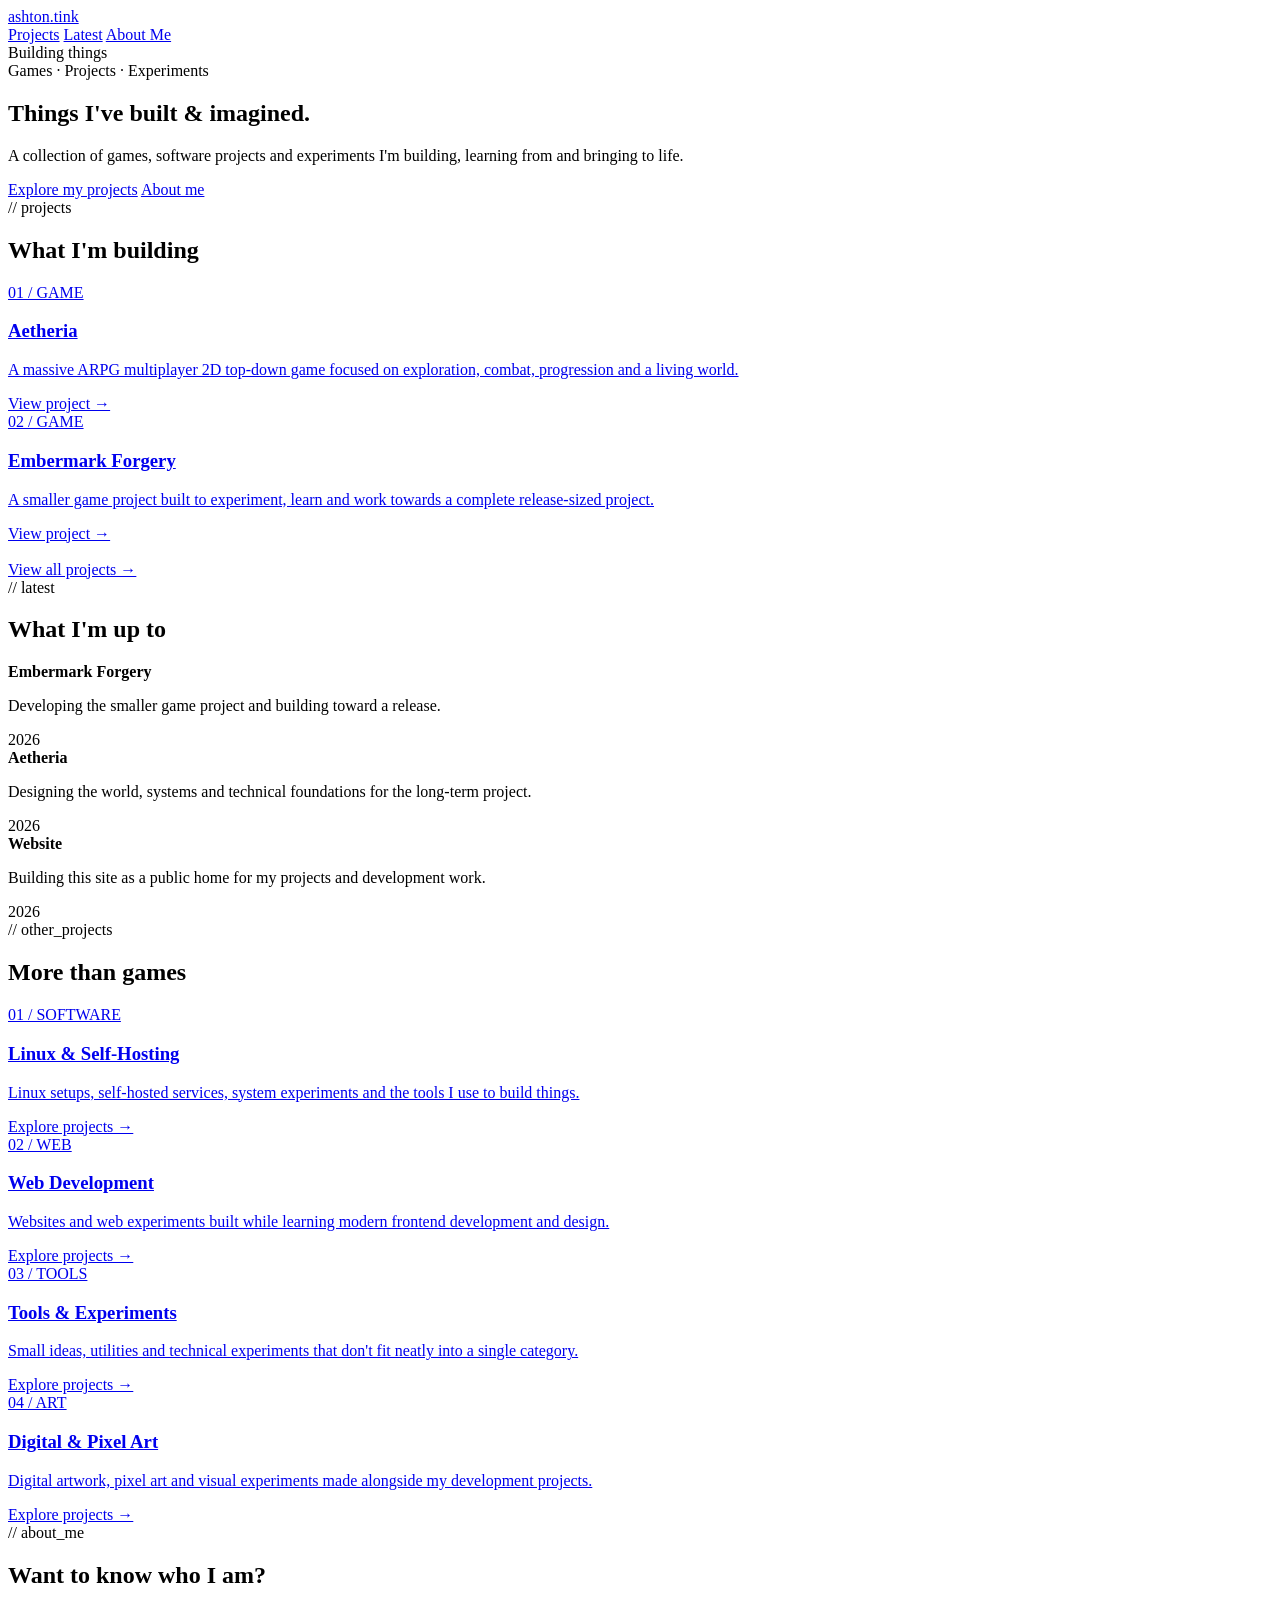
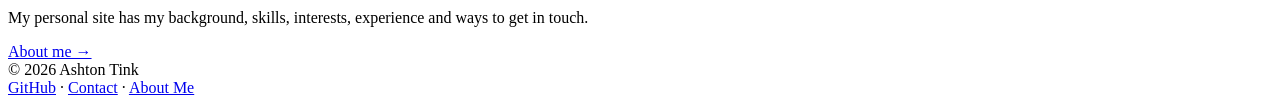
==== index.html @ e120e79a "Add files via upload" ====
<!DOCTYPE html>
<html lang="en">
<head>
    <meta charset="UTF-8">
    <meta name="viewport" content="width=device-width, initial-scale=1.0">
    <title>Ashton Tink — Games, Projects & Experiments</title>
    <meta name="description" content="Games, projects and experiments by Ashton Tink.">
    <link rel="canonical" href="https://www.ashtontink.com/">
    <link rel="preconnect" href="https://fonts.googleapis.com">
    <link rel="preconnect" href="https://fonts.gstatic.com" crossorigin>
    <link href="https://fonts.googleapis.com/css2?family=Inter:wght@400;500;600;700;800&family=JetBrains+Mono:wght@400;500;600&display=swap" rel="stylesheet">
    <link rel="stylesheet" href="/css/style.css">
</head>
<body>
    <div class="background-glow"></div>
    <nav class="navbar">
        <a class="logo" href="/">ashton<span>.tink</span></a>
        <div class="nav-links">
            <a href="/projects/">Projects</a>
            <a href="#latest">Latest</a>
            <a href="https://me.ashtontink.com">About Me</a>
        </div>
    </nav>

    <main class="container">
        <section class="hero">
            <div class="hero-content">
                <div class="status"><span class="status-dot"></span>Building things</div>
                <div class="hero-subtitle">Games · Projects · Experiments</div>
                <h1>Things I've <span>built &amp; imagined.</span></h1>
                <p class="hero-description">A collection of games, software projects and experiments I'm building, learning from and bringing to life.</p>
                <div class="hero-actions">
                    <a class="button primary" href="/projects/">Explore my projects</a>
                    <a class="button secondary" href="https://me.ashtontink.com">About me</a>
                </div>
            </div>
        </section>

        <section class="section" id="projects">
            <div class="section-heading"><div class="section-label">// projects</div><h2>What I'm building</h2></div>
            <div class="game-grid">
                <a class="card game-card" href="/projects/aetheria/">
                    <div class="card-number">01 / GAME</div>
                    <h3>Aetheria</h3>
                    <p>A massive ARPG multiplayer 2D top-down game focused on exploration, combat, progression and a living world.</p>
                    <div class="card-link">View project →</div>
                </a>
                <a class="card game-card" href="/projects/embermark-forgery/">
                    <div class="card-number">02 / GAME</div>
                    <h3>Embermark Forgery</h3>
                    <p>A smaller game project built to experiment, learn and work towards a complete release-sized project.</p>
                    <div class="card-link">View project →</div>
                </a>
            </div>
            <div style="margin-top:18px"><a class="button secondary" href="/projects/">View all projects →</a></div>
        </section>

        <section class="section" id="latest">
            <div class="section-heading"><div class="section-label">// latest</div><h2>What I'm up to</h2></div>
            <div class="latest-list">
                <div class="card latest-item"><div><strong>Embermark Forgery</strong><p>Developing the smaller game project and building toward a release.</p></div><div class="latest-date">2026</div></div>
                <div class="card latest-item"><div><strong>Aetheria</strong><p>Designing the world, systems and technical foundations for the long-term project.</p></div><div class="latest-date">2026</div></div>
                <div class="card latest-item"><div><strong>Website</strong><p>Building this site as a public home for my projects and development work.</p></div><div class="latest-date">2026</div></div>
            </div>
        </section>

        <section class="section">
            <div class="section-heading"><div class="section-label">// other_projects</div><h2>More than games</h2></div>
            <div class="project-grid">
                <a class="card project-card" href="/projects/"><div class="card-number">01 / SOFTWARE</div><h3>Linux &amp; Self-Hosting</h3><p>Linux setups, self-hosted services, system experiments and the tools I use to build things.</p><div class="card-link">Explore projects →</div></a>
                <a class="card project-card" href="/projects/"><div class="card-number">02 / WEB</div><h3>Web Development</h3><p>Websites and web experiments built while learning modern frontend development and design.</p><div class="card-link">Explore projects →</div></a>
                <a class="card project-card" href="/projects/"><div class="card-number">03 / TOOLS</div><h3>Tools &amp; Experiments</h3><p>Small ideas, utilities and technical experiments that don't fit neatly into a single category.</p><div class="card-link">Explore projects →</div></a>
                <a class="card project-card" href="/projects/"><div class="card-number">04 / ART</div><h3>Digital &amp; Pixel Art</h3><p>Digital artwork, pixel art and visual experiments made alongside my development projects.</p><div class="card-link">Explore projects →</div></a>
            </div>
        </section>

        <section class="section">
            <div class="card about-card">
                <div><div class="section-label">// about_me</div><h2>Want to know who I am?</h2><p>My personal site has my background, skills, interests, experience and ways to get in touch.</p></div>
                <a class="button primary" href="https://me.ashtontink.com">About me →</a>
            </div>
        </section>
    </main>

    <footer class="container footer">
        <div>© 2026 Ashton Tink</div>
        <div><a href="https://github.com/T1nkiePlayz">GitHub</a><span> · </span><a href="mailto:support@ashtontink.com">Contact</a><span> · </span><a href="https://me.ashtontink.com">About Me</a></div>
    </footer>
</body>
</html>
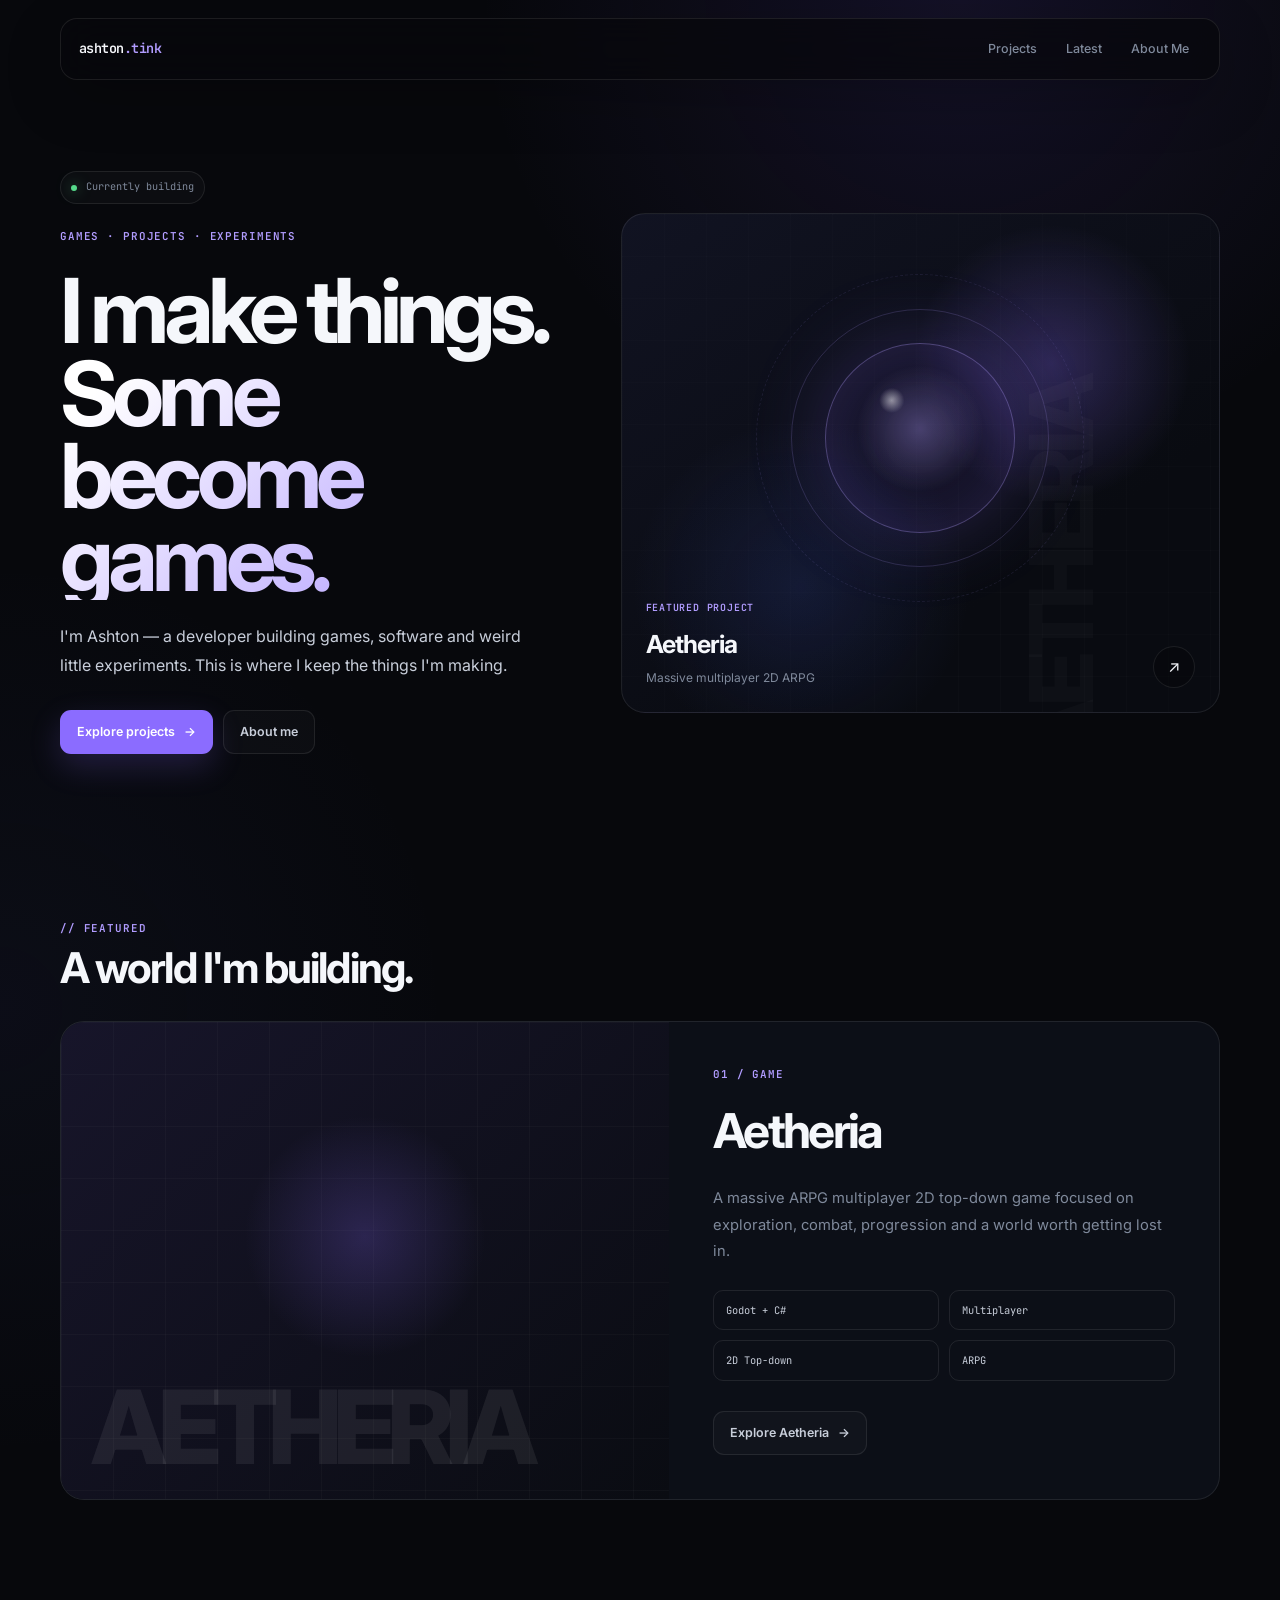
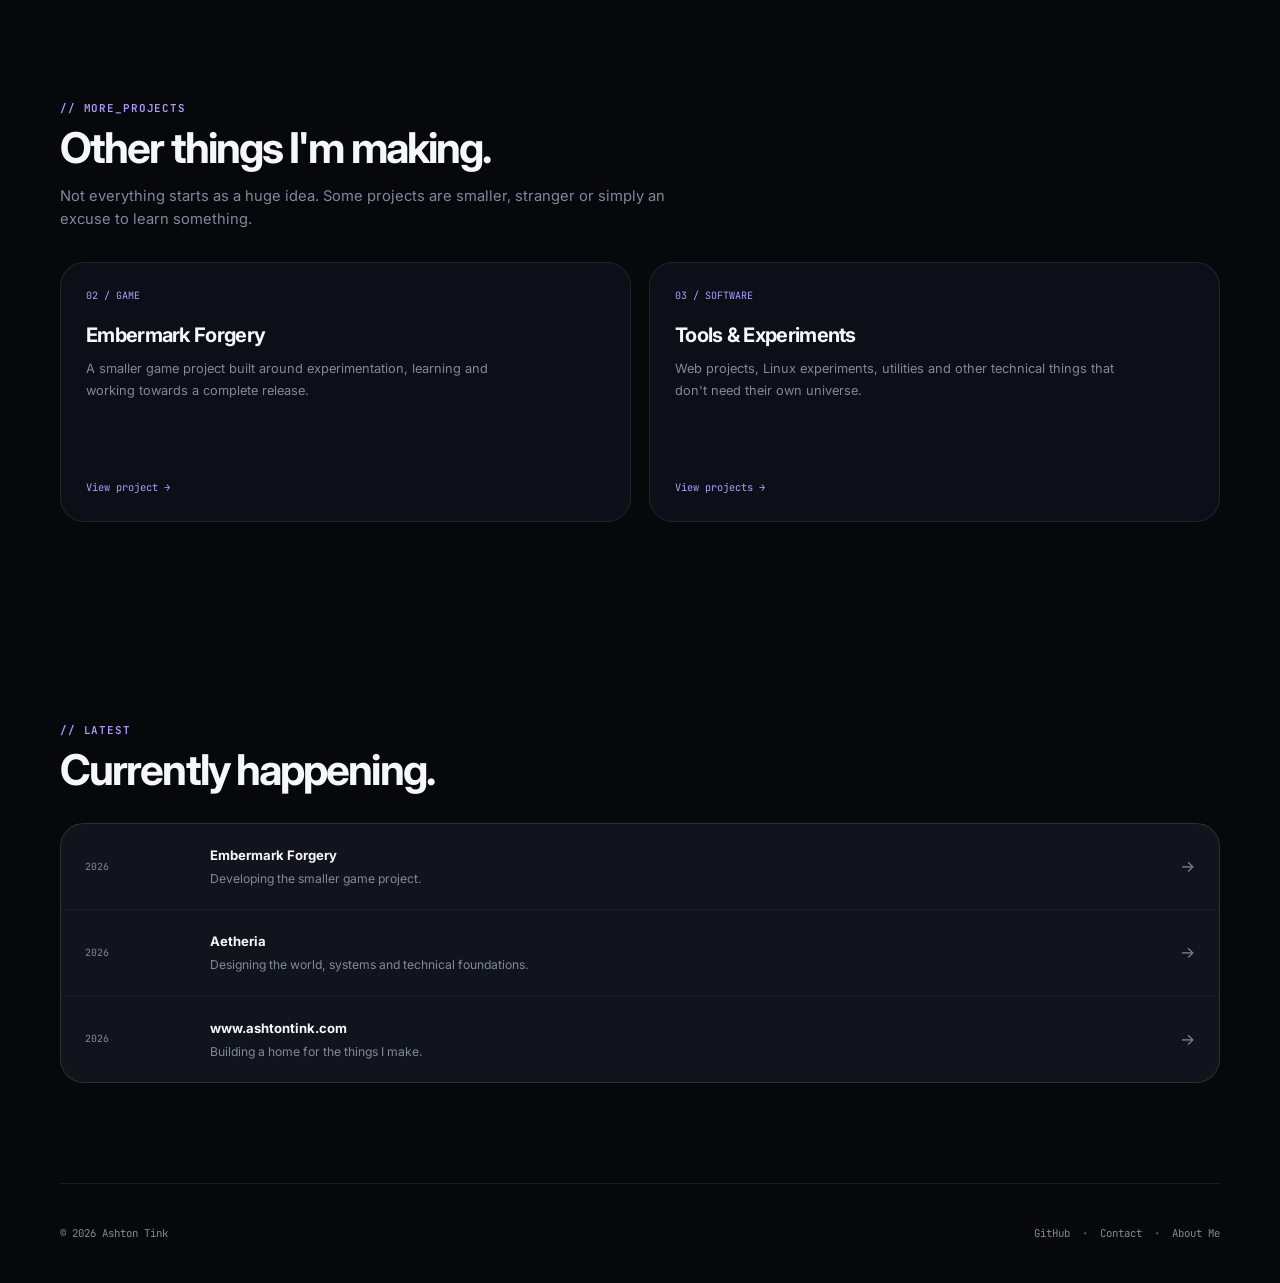
==== commit 7a570e3c: "Revise title and meta description in index.html Updated the title and meta description for better cl" ====
--- a/index.html
+++ b/index.html
@@ -3,88 +3,1046 @@
 <head>
     <meta charset="UTF-8">
     <meta name="viewport" content="width=device-width, initial-scale=1.0">
-    <title>Ashton Tink — Games, Projects & Experiments</title>
-    <meta name="description" content="Games, projects and experiments by Ashton Tink.">
-    <link rel="canonical" href="https://www.ashtontink.com/">
+
+    <title>Ashton Tink — Games & Projects</title>
+
+    <meta
+        name="description"
+        content="Games, software projects and experiments by Ashton Tink."
+    >
+
+    <link
+        rel="canonical"
+        href="https://www.ashtontink.com/"
+    >
+
     <link rel="preconnect" href="https://fonts.googleapis.com">
-    <link rel="preconnect" href="https://fonts.gstatic.com" crossorigin>
-    <link href="https://fonts.googleapis.com/css2?family=Inter:wght@400;500;600;700;800&family=JetBrains+Mono:wght@400;500;600&display=swap" rel="stylesheet">
+    <link
+        rel="preconnect"
+        href="https://fonts.gstatic.com"
+        crossorigin
+    >
+
+    <link
+        href="https://fonts.googleapis.com/css2?family=Inter:wght@400;500;600;700;800&family=JetBrains+Mono:wght@400;500;600&display=swap"
+        rel="stylesheet"
+    >
+
     <link rel="stylesheet" href="/css/style.css">
+
+    <style>
+        /* =========================
+           HERO
+           ========================= */
+
+        .hero {
+            min-height: 820px;
+
+            display: grid;
+            grid-template-columns:
+                minmax(0, 0.9fr)
+                minmax(360px, 1.1fr);
+
+            align-items: center;
+
+            gap: 70px;
+
+            padding-top: 105px;
+        }
+
+        .hero-copy {
+            max-width: 600px;
+        }
+
+        .status {
+            width: fit-content;
+
+            display: inline-flex;
+            align-items: center;
+            gap: 9px;
+
+            padding: 7px 10px;
+
+            border: 1px solid var(--border);
+            border-radius: 999px;
+
+            background: rgba(255, 255, 255, 0.025);
+
+            color: var(--muted);
+
+            font-family: var(--mono);
+            font-size: 0.64rem;
+        }
+
+        .status-dot {
+            width: 6px;
+            height: 6px;
+
+            border-radius: 50%;
+
+            background: var(--green);
+
+            box-shadow:
+                0 0 14px rgba(85, 217, 138, 0.65);
+        }
+
+        .hero h1 {
+            margin: 25px 0 22px;
+
+            font-size: clamp(
+                3.6rem,
+                7vw,
+                6.5rem
+            );
+
+            line-height: 0.92;
+
+            letter-spacing: -0.065em;
+        }
+
+        .hero h1 span {
+            display: block;
+
+            background:
+                linear-gradient(
+                    135deg,
+                    #ffffff 10%,
+                    var(--accent-light) 90%
+                );
+
+            -webkit-background-clip: text;
+            background-clip: text;
+
+            color: transparent;
+        }
+
+        .hero-text {
+            max-width: 540px;
+
+            margin: 0 0 30px;
+
+            color: var(--text-soft);
+
+            font-size: 1rem;
+            line-height: 1.8;
+        }
+
+        /* =========================
+           HERO PROJECT
+           ========================= */
+
+        .hero-visual {
+            position: relative;
+        }
+
+        .hero-project {
+            position: relative;
+
+            min-height: 500px;
+
+            display: block;
+
+            overflow: hidden;
+
+            padding: 0;
+
+            text-decoration: none;
+
+            background:
+                radial-gradient(
+                    circle at 72% 30%,
+                    rgba(139, 108, 255, 0.27),
+                    transparent 25%
+                ),
+                radial-gradient(
+                    circle at 30% 75%,
+                    rgba(57, 78, 180, 0.20),
+                    transparent 30%
+                ),
+                linear-gradient(
+                    145deg,
+                    #111322,
+                    #090b11 70%
+                );
+        }
+
+        .hero-project::before {
+            content: "";
+
+            position: absolute;
+            inset: 0;
+
+            background:
+                linear-gradient(
+                    rgba(255, 255, 255, 0.025) 1px,
+                    transparent 1px
+                ),
+                linear-gradient(
+                    90deg,
+                    rgba(255, 255, 255, 0.025) 1px,
+                    transparent 1px
+                );
+
+            background-size: 42px 42px;
+
+            opacity: 0.65;
+        }
+
+        .hero-project::after {
+            content: "AETHERIA";
+
+            position: absolute;
+
+            right: -35px;
+            bottom: 70px;
+
+            color: rgba(255, 255, 255, 0.025);
+
+            font-size: 5.5rem;
+            font-weight: 800;
+
+            letter-spacing: -0.08em;
+
+            transform: rotate(-90deg);
+        }
+
+        .hero-art {
+            position: absolute;
+            inset: 0;
+
+            display: grid;
+            place-items: center;
+        }
+
+        .hero-orb {
+            position: relative;
+
+            width: 190px;
+            height: 190px;
+
+            border: 1px solid rgba(177, 156, 255, 0.35);
+
+            border-radius: 50%;
+
+            background:
+                radial-gradient(
+                    circle at 35% 30%,
+                    rgba(255, 255, 255, 0.5),
+                    transparent 7%
+                ),
+                radial-gradient(
+                    circle at 50% 45%,
+                    rgba(177, 156, 255, 0.32),
+                    transparent 45%
+                ),
+                rgba(139, 108, 255, 0.08);
+
+            box-shadow:
+                0 0 80px rgba(139, 108, 255, 0.22),
+                inset 0 0 60px rgba(139, 108, 255, 0.12);
+
+            transform: translateY(-25px);
+        }
+
+        .hero-orb::before,
+        .hero-orb::after {
+            content: "";
+
+            position: absolute;
+
+            border: 1px solid rgba(
+                177,
+                156,
+                255,
+                0.18
+            );
+
+            border-radius: 50%;
+        }
+
+        .hero-orb::before {
+            inset: -35px;
+        }
+
+        .hero-orb::after {
+            inset: -70px;
+
+            border-style: dashed;
+
+            opacity: 0.6;
+        }
+
+        .hero-project-info {
+            position: absolute;
+
+            right: 24px;
+            bottom: 24px;
+            left: 24px;
+
+            display: flex;
+            align-items: flex-end;
+            justify-content: space-between;
+
+            gap: 20px;
+        }
+
+        .hero-project-info small {
+            color: var(--accent-light);
+
+            font-family: var(--mono);
+            font-size: 0.62rem;
+            font-weight: 600;
+
+            text-transform: uppercase;
+            letter-spacing: 0.08em;
+        }
+
+        .hero-project-info h2 {
+            margin: 6px 0 0;
+
+            font-size: 1.55rem;
+
+            letter-spacing: -0.04em;
+        }
+
+        .hero-project-info p {
+            margin: 4px 0 0;
+
+            color: var(--muted);
+
+            font-size: 0.75rem;
+        }
+
+        .hero-project-arrow {
+            width: 42px;
+            height: 42px;
+
+            flex: 0 0 auto;
+
+            display: grid;
+            place-items: center;
+
+            border: 1px solid var(--border);
+            border-radius: 50%;
+
+            background: rgba(0, 0, 0, 0.22);
+
+            font-size: 1rem;
+        }
+
+        /* =========================
+           FEATURED PROJECT
+           ========================= */
+
+        .featured {
+            display: grid;
+            grid-template-columns:
+                1.05fr
+                0.95fr;
+
+            overflow: hidden;
+
+            text-decoration: none;
+        }
+
+        .featured-art {
+            position: relative;
+
+            min-height: 440px;
+
+            display: flex;
+            align-items: flex-end;
+
+            padding: 30px;
+
+            overflow: hidden;
+
+            background:
+                radial-gradient(
+                    circle at 50% 45%,
+                    rgba(139, 108, 255, 0.22),
+                    transparent 30%
+                ),
+                linear-gradient(
+                    135deg,
+                    #17152a,
+                    #0a0c12
+                );
+        }
+
+        .featured-art::before {
+            content: "";
+
+            position: absolute;
+            inset: 0;
+
+            background:
+                linear-gradient(
+                    rgba(255, 255, 255, 0.025) 1px,
+                    transparent 1px
+                ),
+                linear-gradient(
+                    90deg,
+                    rgba(255, 255, 255, 0.025) 1px,
+                    transparent 1px
+                );
+
+            background-size: 52px 52px;
+        }
+
+        .featured-art-label {
+            position: relative;
+            z-index: 1;
+
+            color: rgba(255, 255, 255, 0.07);
+
+            font-size: clamp(
+                4rem,
+                8vw,
+                7rem
+            );
+
+            font-weight: 800;
+
+            line-height: 0.8;
+
+            letter-spacing: -0.09em;
+        }
+
+        .featured-copy {
+            padding: 44px;
+        }
+
+        .featured-copy h3 {
+            margin: 10px 0 15px;
+
+            font-size: clamp(
+                2rem,
+                4vw,
+                3rem
+            );
+
+            letter-spacing: -0.055em;
+        }
+
+        .featured-copy > p {
+            margin: 0 0 25px;
+
+            color: var(--muted);
+
+            font-size: 0.92rem;
+            line-height: 1.8;
+        }
+
+        .feature-list {
+            display: grid;
+            grid-template-columns: 1fr 1fr;
+
+            gap: 10px;
+
+            margin: 0 0 30px;
+            padding: 0;
+
+            list-style: none;
+        }
+
+        .feature-list li {
+            padding: 11px 12px;
+
+            border: 1px solid var(--border);
+            border-radius: 10px;
+
+            color: var(--text-soft);
+
+            font-family: var(--mono);
+            font-size: 0.65rem;
+        }
+
+        /* =========================
+           OTHER PROJECTS
+           ========================= */
+
+        .small-projects {
+            display: grid;
+            grid-template-columns: repeat(2, 1fr);
+
+            gap: 18px;
+        }
+
+        .small-project {
+            min-height: 260px;
+
+            display: flex;
+            flex-direction: column;
+            justify-content: space-between;
+
+            padding: 25px;
+
+            text-decoration: none;
+        }
+
+        .small-project-number {
+            color: var(--accent-light);
+
+            font-family: var(--mono);
+            font-size: 0.63rem;
+        }
+
+        .small-project h3 {
+            margin: 15px 0 7px;
+
+            font-size: 1.25rem;
+
+            letter-spacing: -0.035em;
+        }
+
+        .small-project p {
+            max-width: 450px;
+
+            margin: 0;
+
+            color: var(--muted);
+
+            font-size: 0.8rem;
+            line-height: 1.7;
+        }
+
+        .small-project-link {
+            color: var(--accent-light);
+
+            font-family: var(--mono);
+            font-size: 0.65rem;
+        }
+
+        /* =========================
+           LATEST
+           ========================= */
+
+        .latest-list {
+            display: grid;
+            gap: 1px;
+
+            overflow: hidden;
+
+            border: 1px solid var(--border);
+            border-radius: var(--radius-lg);
+
+            background: var(--border);
+        }
+
+        .latest-item {
+            display: grid;
+
+            grid-template-columns:
+                100px
+                1fr
+                auto;
+
+            align-items: center;
+
+            gap: 25px;
+
+            padding: 21px 24px;
+
+            background: var(--surface);
+        }
+
+        .latest-item:hover {
+            background: var(--surface-hover);
+        }
+
+        .latest-date {
+            color: var(--muted);
+
+            font-family: var(--mono);
+            font-size: 0.62rem;
+        }
+
+        .latest-item strong {
+            display: block;
+
+            margin-bottom: 3px;
+
+            font-size: 0.82rem;
+        }
+
+        .latest-item p {
+            margin: 0;
+
+            color: var(--muted);
+
+            font-size: 0.76rem;
+        }
+
+        .latest-arrow {
+            color: var(--muted);
+        }
+
+        /* =========================
+           RESPONSIVE
+           ========================= */
+
+        @media (max-width: 850px) {
+            .hero {
+                min-height: auto;
+
+                grid-template-columns: 1fr;
+
+                gap: 50px;
+
+                padding-top: 145px;
+                padding-bottom: 70px;
+            }
+
+            .hero-visual {
+                max-width: 650px;
+            }
+
+            .featured {
+                grid-template-columns: 1fr;
+            }
+        }
+
+        @media (max-width: 600px) {
+            .hero h1 {
+                font-size: clamp(
+                    3.2rem,
+                    16vw,
+                    5rem
+                );
+            }
+
+            .hero-project {
+                min-height: 390px;
+            }
+
+            .featured-art {
+                min-height: 280px;
+            }
+
+            .featured-copy {
+                padding: 28px;
+            }
+
+            .small-projects {
+                grid-template-columns: 1fr;
+            }
+
+            .feature-list {
+                grid-template-columns: 1fr;
+            }
+
+            .latest-item {
+                grid-template-columns:
+                    1fr
+                    auto;
+
+                gap: 5px 15px;
+            }
+
+            .latest-date {
+                grid-column: 1;
+                grid-row: 1;
+            }
+
+            .latest-arrow {
+                grid-column: 2;
+                grid-row: 1 / span 2;
+            }
+        }
+    </style>
 </head>
+
 <body>
-    <div class="background-glow"></div>
-    <nav class="navbar">
-        <a class="logo" href="/">ashton<span>.tink</span></a>
-        <div class="nav-links">
-            <a href="/projects/">Projects</a>
-            <a href="#latest">Latest</a>
-            <a href="https://me.ashtontink.com">About Me</a>
+
+<nav class="navbar">
+    <a class="logo" href="/">
+        ashton<span>.tink</span>
+    </a>
+
+    <div class="nav-links">
+        <a href="/projects/">Projects</a>
+        <a href="#latest">Latest</a>
+        <a href="https://me.ashtontink.com">About Me</a>
+    </div>
+</nav>
+
+<main>
+
+    <!-- HERO -->
+
+    <section class="container hero">
+
+        <div class="hero-copy">
+
+            <div class="status">
+                <span class="status-dot"></span>
+                Currently building
+            </div>
+
+            <div
+                class="eyebrow"
+                style="margin-top: 24px;"
+            >
+                Games · Projects · Experiments
+            </div>
+
+            <h1>
+                I make things.
+                <span>Some become games.</span>
+            </h1>
+
+            <p class="hero-text">
+                I'm Ashton — a developer building games,
+                software and weird little experiments.
+                This is where I keep the things I'm making.
+            </p>
+
+            <div class="button-row">
+
+                <a
+                    class="button primary"
+                    href="/projects/"
+                >
+                    Explore projects
+                    <span class="arrow">→</span>
+                </a>
+
+                <a
+                    class="button secondary"
+                    href="https://me.ashtontink.com"
+                >
+                    About me
+                </a>
+
+            </div>
+
         </div>
-    </nav>
-
-    <main class="container">
-        <section class="hero">
-            <div class="hero-content">
-                <div class="status"><span class="status-dot"></span>Building things</div>
-                <div class="hero-subtitle">Games · Projects · Experiments</div>
-                <h1>Things I've <span>built &amp; imagined.</span></h1>
-                <p class="hero-description">A collection of games, software projects and experiments I'm building, learning from and bringing to life.</p>
-                <div class="hero-actions">
-                    <a class="button primary" href="/projects/">Explore my projects</a>
-                    <a class="button secondary" href="https://me.ashtontink.com">About me</a>
-                </div>
+
+
+        <!-- HERO FEATURE -->
+
+        <div class="hero-visual">
+
+            <a
+                class="card hero-project"
+                href="/projects/aetheria/"
+            >
+
+                <div class="hero-art">
+                    <div class="hero-orb"></div>
+                </div>
+
+                <div class="hero-project-info">
+
+                    <div>
+                        <small>
+                            Featured project
+                        </small>
+
+                        <h2>Aetheria</h2>
+
+                        <p>
+                            Massive multiplayer 2D ARPG
+                        </p>
+                    </div>
+
+                    <div class="hero-project-arrow">
+                        ↗
+                    </div>
+
+                </div>
+
+            </a>
+
+        </div>
+
+    </section>
+
+
+    <!-- FEATURED -->
+
+    <section class="container section">
+
+        <div class="section-heading">
+
+            <div class="section-label">
+                // featured
             </div>
-        </section>
-
-        <section class="section" id="projects">
-            <div class="section-heading"><div class="section-label">// projects</div><h2>What I'm building</h2></div>
-            <div class="game-grid">
-                <a class="card game-card" href="/projects/aetheria/">
-                    <div class="card-number">01 / GAME</div>
-                    <h3>Aetheria</h3>
-                    <p>A massive ARPG multiplayer 2D top-down game focused on exploration, combat, progression and a living world.</p>
-                    <div class="card-link">View project →</div>
-                </a>
-                <a class="card game-card" href="/projects/embermark-forgery/">
-                    <div class="card-number">02 / GAME</div>
-                    <h3>Embermark Forgery</h3>
-                    <p>A smaller game project built to experiment, learn and work towards a complete release-sized project.</p>
-                    <div class="card-link">View project →</div>
-                </a>
+
+            <h2 class="section-title">
+                A world I'm building.
+            </h2>
+
+        </div>
+
+
+        <a
+            class="card featured"
+            href="/projects/aetheria/"
+        >
+
+            <div class="featured-art">
+
+                <div class="featured-art-label">
+                    AETHERIA
+                </div>
+
             </div>
-            <div style="margin-top:18px"><a class="button secondary" href="/projects/">View all projects →</a></div>
-        </section>
-
-        <section class="section" id="latest">
-            <div class="section-heading"><div class="section-label">// latest</div><h2>What I'm up to</h2></div>
-            <div class="latest-list">
-                <div class="card latest-item"><div><strong>Embermark Forgery</strong><p>Developing the smaller game project and building toward a release.</p></div><div class="latest-date">2026</div></div>
-                <div class="card latest-item"><div><strong>Aetheria</strong><p>Designing the world, systems and technical foundations for the long-term project.</p></div><div class="latest-date">2026</div></div>
-                <div class="card latest-item"><div><strong>Website</strong><p>Building this site as a public home for my projects and development work.</p></div><div class="latest-date">2026</div></div>
+
+
+            <div class="featured-copy">
+
+                <div class="eyebrow">
+                    01 / Game
+                </div>
+
+                <h3>
+                    Aetheria
+                </h3>
+
+                <p>
+                    A massive ARPG multiplayer 2D
+                    top-down game focused on exploration,
+                    combat, progression and a world worth
+                    getting lost in.
+                </p>
+
+                <ul class="feature-list">
+                    <li>Godot + C#</li>
+                    <li>Multiplayer</li>
+                    <li>2D Top-down</li>
+                    <li>ARPG</li>
+                </ul>
+
+                <span class="button secondary">
+                    Explore Aetheria
+                    <span class="arrow">→</span>
+                </span>
+
             </div>
-        </section>
-
-        <section class="section">
-            <div class="section-heading"><div class="section-label">// other_projects</div><h2>More than games</h2></div>
-            <div class="project-grid">
-                <a class="card project-card" href="/projects/"><div class="card-number">01 / SOFTWARE</div><h3>Linux &amp; Self-Hosting</h3><p>Linux setups, self-hosted services, system experiments and the tools I use to build things.</p><div class="card-link">Explore projects →</div></a>
-                <a class="card project-card" href="/projects/"><div class="card-number">02 / WEB</div><h3>Web Development</h3><p>Websites and web experiments built while learning modern frontend development and design.</p><div class="card-link">Explore projects →</div></a>
-                <a class="card project-card" href="/projects/"><div class="card-number">03 / TOOLS</div><h3>Tools &amp; Experiments</h3><p>Small ideas, utilities and technical experiments that don't fit neatly into a single category.</p><div class="card-link">Explore projects →</div></a>
-                <a class="card project-card" href="/projects/"><div class="card-number">04 / ART</div><h3>Digital &amp; Pixel Art</h3><p>Digital artwork, pixel art and visual experiments made alongside my development projects.</p><div class="card-link">Explore projects →</div></a>
+
+        </a>
+
+    </section>
+
+
+    <!-- OTHER PROJECTS -->
+
+    <section class="container section">
+
+        <div class="section-heading">
+
+            <div class="section-label">
+                // more_projects
             </div>
-        </section>
-
-        <section class="section">
-            <div class="card about-card">
-                <div><div class="section-label">// about_me</div><h2>Want to know who I am?</h2><p>My personal site has my background, skills, interests, experience and ways to get in touch.</p></div>
-                <a class="button primary" href="https://me.ashtontink.com">About me →</a>
+
+            <h2 class="section-title">
+                Other things I'm making.
+            </h2>
+
+            <p>
+                Not everything starts as a huge idea.
+                Some projects are smaller, stranger or
+                simply an excuse to learn something.
+            </p>
+
+        </div>
+
+
+        <div class="small-projects">
+
+            <a
+                class="card small-project"
+                href="/projects/embermark-forgery/"
+            >
+
+                <div>
+
+                    <div class="small-project-number">
+                        02 / GAME
+                    </div>
+
+                    <h3>
+                        Embermark Forgery
+                    </h3>
+
+                    <p>
+                        A smaller game project built around
+                        experimentation, learning and working
+                        towards a complete release.
+                    </p>
+
+                </div>
+
+                <div class="small-project-link">
+                    View project
+                    <span class="arrow">→</span>
+                </div>
+
+            </a>
+
+
+            <a
+                class="card small-project"
+                href="/projects/"
+            >
+
+                <div>
+
+                    <div class="small-project-number">
+                        03 / SOFTWARE
+                    </div>
+
+                    <h3>
+                        Tools &amp; Experiments
+                    </h3>
+
+                    <p>
+                        Web projects, Linux experiments,
+                        utilities and other technical things
+                        that don't need their own universe.
+                    </p>
+
+                </div>
+
+                <div class="small-project-link">
+                    View projects
+                    <span class="arrow">→</span>
+                </div>
+
+            </a>
+
+        </div>
+
+    </section>
+
+
+    <!-- LATEST -->
+
+    <section
+        class="container section"
+        id="latest"
+    >
+
+        <div class="section-heading">
+
+            <div class="section-label">
+                // latest
             </div>
-        </section>
-    </main>
-
-    <footer class="container footer">
-        <div>© 2026 Ashton Tink</div>
-        <div><a href="https://github.com/T1nkiePlayz">GitHub</a><span> · </span><a href="mailto:support@ashtontink.com">Contact</a><span> · </span><a href="https://me.ashtontink.com">About Me</a></div>
-    </footer>
+
+            <h2 class="section-title">
+                Currently happening.
+            </h2>
+
+        </div>
+
+
+        <div class="latest-list">
+
+            <div class="latest-item">
+
+                <div class="latest-date">
+                    2026
+                </div>
+
+                <div>
+                    <strong>
+                        Embermark Forgery
+                    </strong>
+
+                    <p>
+                        Developing the smaller game project.
+                    </p>
+                </div>
+
+                <div class="latest-arrow">
+                    →
+                </div>
+
+            </div>
+
+
+            <div class="latest-item">
+
+                <div class="latest-date">
+                    2026
+                </div>
+
+                <div>
+                    <strong>
+                        Aetheria
+                    </strong>
+
+                    <p>
+                        Designing the world, systems and
+                        technical foundations.
+                    </p>
+                </div>
+
+                <div class="latest-arrow">
+                    →
+                </div>
+
+            </div>
+
+
+            <div class="latest-item">
+
+                <div class="latest-date">
+                    2026
+                </div>
+
+                <div>
+                    <strong>
+                        www.ashtontink.com
+                    </strong>
+
+                    <p>
+                        Building a home for the things I make.
+                    </p>
+                </div>
+
+                <div class="latest-arrow">
+                    →
+                </div>
+
+            </div>
+
+        </div>
+
+    </section>
+
+</main>
+
+
+<footer class="container footer">
+
+    <div>
+        © 2026 Ashton Tink
+    </div>
+
+    <div class="footer-links">
+
+        <a href="https://github.com/T1nkiePlayz">
+            GitHub
+        </a>
+
+        <span>·</span>
+
+        <a href="mailto:support@ashtontink.com">
+            Contact
+        </a>
+
+        <span>·</span>
+
+        <a href="https://me.ashtontink.com">
+            About Me
+        </a>
+
+    </div>
+
+</footer>
+
 </body>
 </html>
--- a/css/style.css
+++ b/css/style.css
@@ -0,0 +1,399 @@
+:root {
+    --bg: #07080c;
+    --bg-soft: #0b0d13;
+
+    --surface: rgba(15, 18, 27, 0.78);
+    --surface-hover: #151925;
+
+    --border: rgba(255, 255, 255, 0.085);
+    --border-hover: rgba(167, 139, 250, 0.30);
+
+    --text: #f5f7fb;
+    --text-soft: #c8ceda;
+    --muted: #7f899b;
+
+    --accent: #8b6cff;
+    --accent-light: #b19cff;
+
+    --green: #55d98a;
+
+    --radius-lg: 24px;
+    --radius-md: 16px;
+    --radius-sm: 11px;
+
+    --max-width: 1160px;
+    --mono: "JetBrains Mono", monospace;
+}
+
+* {
+    box-sizing: border-box;
+}
+
+html {
+    scroll-behavior: smooth;
+    background: var(--bg);
+}
+
+body {
+    margin: 0;
+    min-width: 320px;
+    overflow-x: hidden;
+
+    color: var(--text);
+    background:
+        radial-gradient(
+            circle at 75% 0%,
+            rgba(107, 78, 218, 0.13),
+            transparent 30rem
+        ),
+        radial-gradient(
+            circle at 0% 35%,
+            rgba(68, 83, 174, 0.07),
+            transparent 28rem
+        ),
+        var(--bg);
+
+    font-family: "Inter", sans-serif;
+    line-height: 1.6;
+    -webkit-font-smoothing: antialiased;
+}
+
+body::before {
+    content: "";
+    position: fixed;
+    inset: 0;
+    z-index: -1;
+    pointer-events: none;
+
+    opacity: 0.5;
+
+    background-image:
+        linear-gradient(
+            rgba(255, 255, 255, 0.018) 1px,
+            transparent 1px
+        ),
+        linear-gradient(
+            90deg,
+            rgba(255, 255, 255, 0.018) 1px,
+            transparent 1px
+        );
+
+    background-size: 64px 64px;
+
+    mask-image: linear-gradient(
+        to bottom,
+        black,
+        transparent 80%
+    );
+}
+
+::selection {
+    color: white;
+    background: rgba(139, 108, 255, 0.35);
+}
+
+a {
+    color: inherit;
+}
+
+.container {
+    width: min(var(--max-width), calc(100% - 40px));
+    margin-inline: auto;
+}
+
+/* =========================
+   NAVIGATION
+   ========================= */
+
+.navbar {
+    position: fixed;
+    top: 18px;
+    left: 50%;
+    z-index: 100;
+
+    width: min(var(--max-width), calc(100% - 32px));
+    height: 62px;
+
+    display: flex;
+    align-items: center;
+    justify-content: space-between;
+
+    padding: 0 18px;
+
+    border: 1px solid var(--border);
+    border-radius: 17px;
+
+    background: rgba(7, 8, 12, 0.72);
+
+    backdrop-filter: blur(20px);
+    -webkit-backdrop-filter: blur(20px);
+
+    transform: translateX(-50%);
+
+    box-shadow:
+        0 18px 55px rgba(0, 0, 0, 0.22);
+}
+
+.logo {
+    color: var(--text);
+    text-decoration: none;
+
+    font-family: var(--mono);
+    font-size: 0.84rem;
+    font-weight: 600;
+
+    letter-spacing: -0.035em;
+}
+
+.logo span {
+    color: var(--accent-light);
+}
+
+.nav-links {
+    display: flex;
+    align-items: center;
+    gap: 5px;
+}
+
+.nav-links a {
+    padding: 8px 12px;
+
+    border-radius: 9px;
+
+    color: var(--muted);
+    text-decoration: none;
+
+    font-size: 0.78rem;
+    font-weight: 500;
+
+    transition:
+        color 0.2s ease,
+        background 0.2s ease;
+}
+
+.nav-links a:hover {
+    color: var(--text);
+    background: rgba(255, 255, 255, 0.045);
+}
+
+/* =========================
+   TYPOGRAPHY
+   ========================= */
+
+.eyebrow,
+.section-label {
+    color: var(--accent-light);
+
+    font-family: var(--mono);
+    font-size: 0.68rem;
+    font-weight: 600;
+
+    letter-spacing: 0.08em;
+    text-transform: uppercase;
+}
+
+.section-title {
+    margin: 9px 0 0;
+
+    font-size: clamp(1.8rem, 4vw, 2.65rem);
+    line-height: 1.05;
+
+    letter-spacing: -0.045em;
+}
+
+.muted {
+    color: var(--muted);
+}
+
+/* =========================
+   BUTTONS
+   ========================= */
+
+.button-row {
+    display: flex;
+    flex-wrap: wrap;
+    gap: 10px;
+}
+
+.button {
+    min-height: 44px;
+
+    display: inline-flex;
+    align-items: center;
+    justify-content: center;
+    gap: 9px;
+
+    padding: 0 16px;
+
+    border: 1px solid transparent;
+    border-radius: var(--radius-sm);
+
+    text-decoration: none;
+
+    font-size: 0.78rem;
+    font-weight: 600;
+
+    transition:
+        transform 0.2s ease,
+        background 0.2s ease,
+        border-color 0.2s ease;
+}
+
+.button:hover {
+    transform: translateY(-2px);
+}
+
+.button.primary {
+    color: white;
+    background: var(--accent);
+
+    box-shadow:
+        0 12px 32px rgba(139, 108, 255, 0.20);
+}
+
+.button.primary:hover {
+    background: #997fff;
+}
+
+.button.secondary {
+    color: var(--text-soft);
+
+    border-color: var(--border);
+    background: rgba(255, 255, 255, 0.025);
+}
+
+.button.secondary:hover {
+    color: var(--text);
+    border-color: var(--border-hover);
+    background: rgba(255, 255, 255, 0.05);
+}
+
+/* =========================
+   CARDS
+   ========================= */
+
+.card {
+    border: 1px solid var(--border);
+    border-radius: var(--radius-lg);
+
+    background: var(--surface);
+
+    backdrop-filter: blur(14px);
+    -webkit-backdrop-filter: blur(14px);
+
+    transition:
+        transform 0.25s ease,
+        border-color 0.25s ease,
+        background 0.25s ease;
+}
+
+.card:hover {
+    border-color: var(--border-hover);
+    background: var(--surface-hover);
+}
+
+/* =========================
+   SECTIONS
+   ========================= */
+
+.section {
+    padding: 100px 0;
+}
+
+.section-heading {
+    margin-bottom: 30px;
+}
+
+.section-heading p {
+    max-width: 620px;
+
+    margin: 14px 0 0;
+
+    color: var(--muted);
+
+    font-size: 0.92rem;
+}
+
+/* =========================
+   FOOTER
+   ========================= */
+
+.footer {
+    min-height: 100px;
+
+    display: flex;
+    align-items: center;
+    justify-content: space-between;
+
+    gap: 20px;
+
+    border-top: 1px solid var(--border);
+
+    color: var(--muted);
+
+    font-family: var(--mono);
+    font-size: 0.67rem;
+}
+
+.footer-links {
+    display: flex;
+    align-items: center;
+    gap: 12px;
+}
+
+.footer a {
+    color: var(--muted);
+    text-decoration: none;
+}
+
+.footer a:hover {
+    color: var(--text);
+}
+
+.arrow {
+    display: inline-block;
+
+    transition:
+        transform 0.2s ease;
+}
+
+a:hover .arrow {
+    transform: translateX(4px);
+}
+
+/* =========================
+   MOBILE
+   ========================= */
+
+@media (max-width: 700px) {
+    .container {
+        width: min(
+            calc(100% - 28px),
+            var(--max-width)
+        );
+    }
+
+    .navbar {
+        top: 10px;
+        width: calc(100% - 20px);
+    }
+
+    .nav-links a {
+        padding-inline: 8px;
+    }
+
+    .nav-links a:nth-child(2) {
+        display: none;
+    }
+
+    .section {
+        padding: 75px 0;
+    }
+
+    .footer {
+        align-items: flex-start;
+        flex-direction: column;
+
+        padding: 28px 0;
+    }
+}
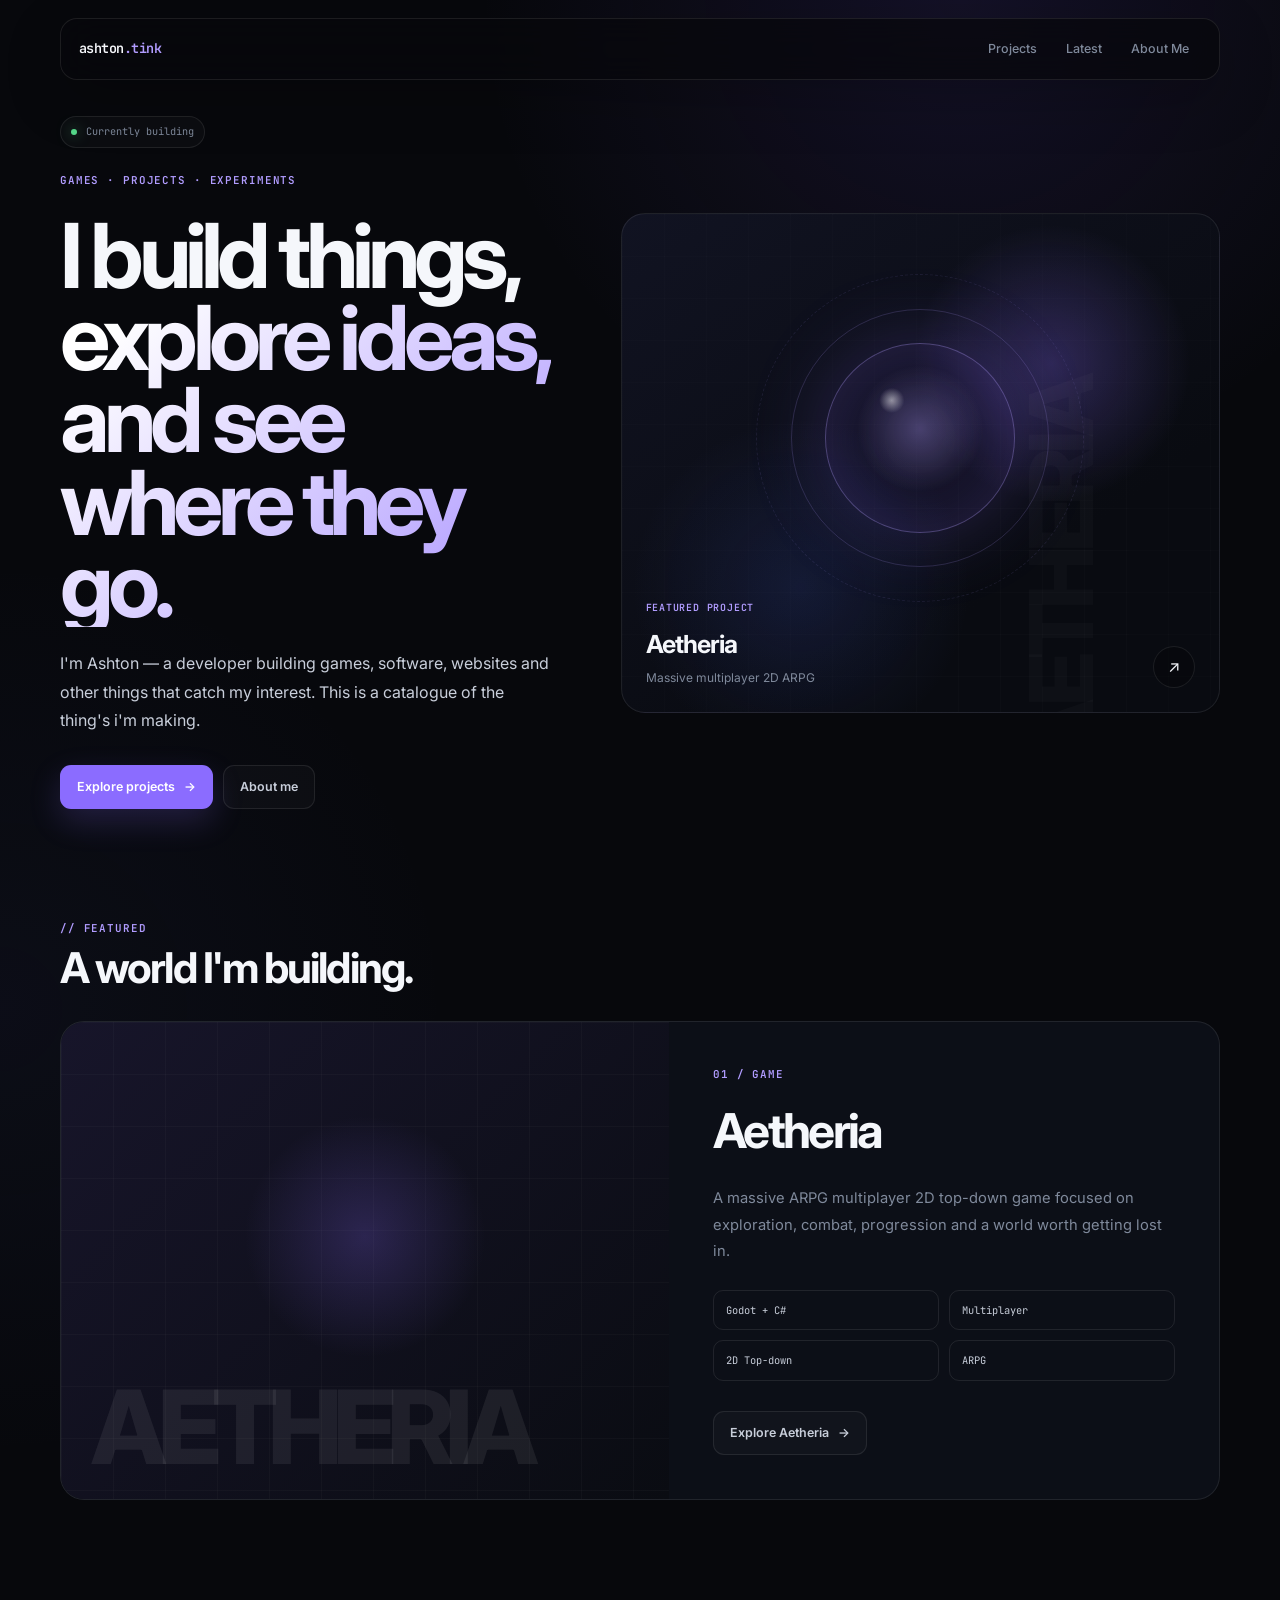
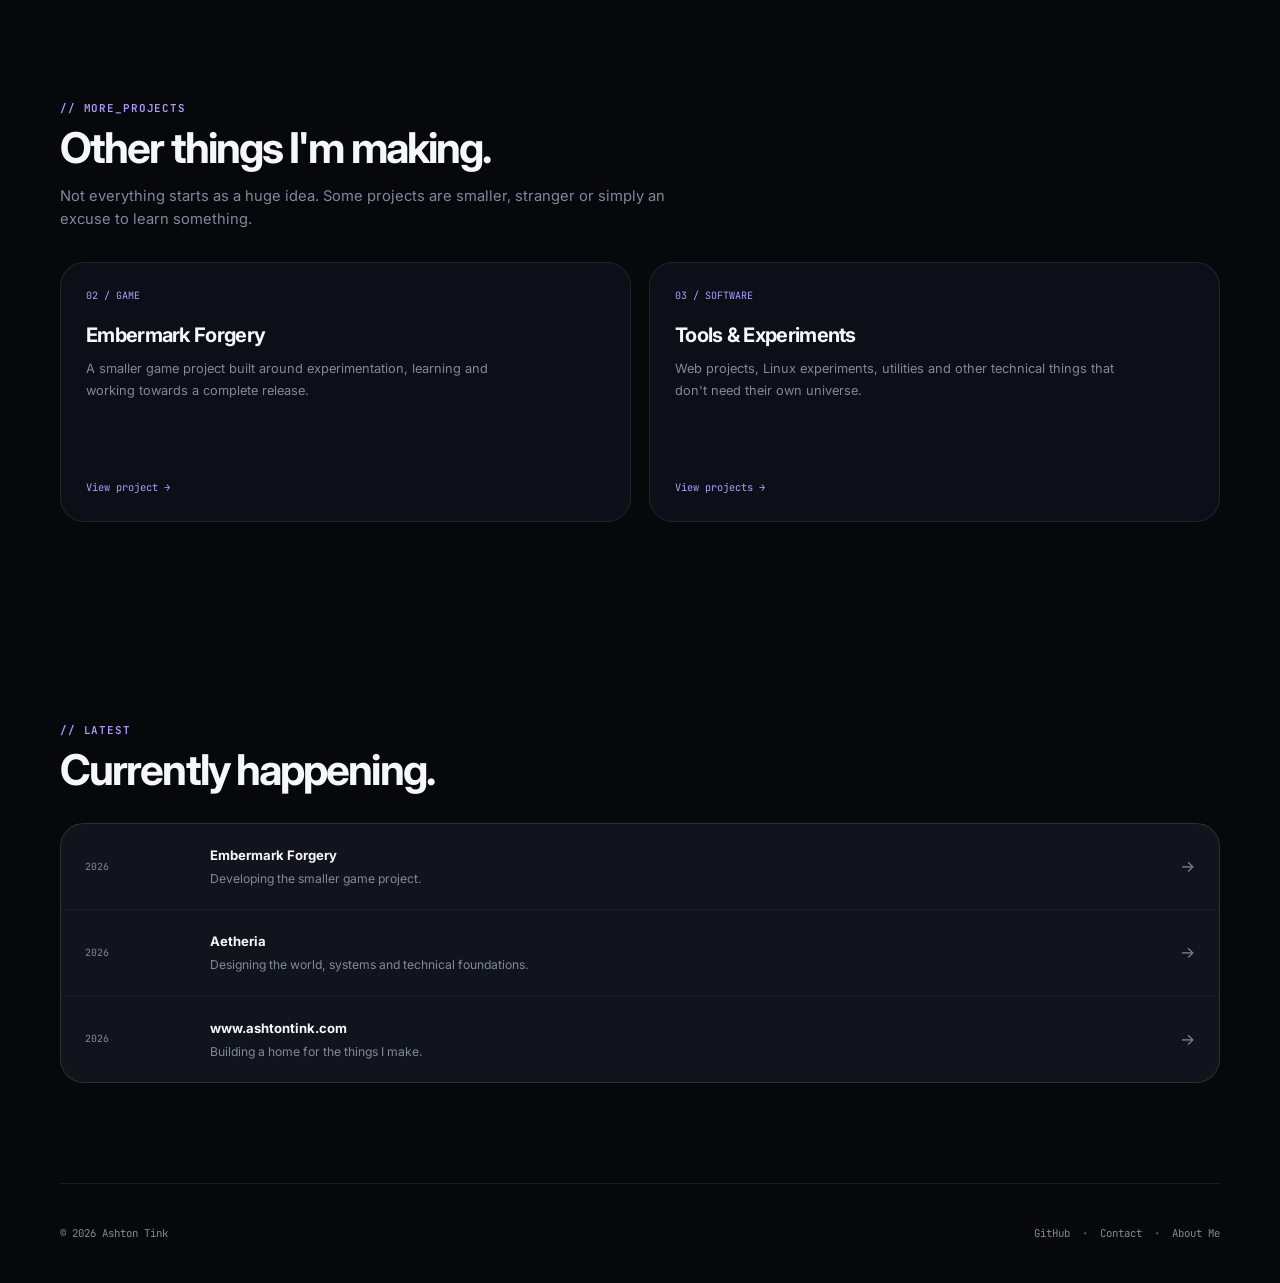
==== commit e802d062: "Revise introductory text in index.html Updated the introduction text to better reflect current proje" ====
--- a/index.html
+++ b/index.html
@@ -688,14 +688,14 @@
             </div>
 
             <h1>
-                I make things.
-                <span>Some become games.</span>
+                I build things,
+                <span>explore ideas, and see where they go.</span>
             </h1>
 
             <p class="hero-text">
                 I'm Ashton — a developer building games,
-                software and weird little experiments.
-                This is where I keep the things I'm making.
+                software, websites and other things that catch my interest.
+                This is a catalogue of the thing's i'm making.
             </p>
 
             <div class="button-row">
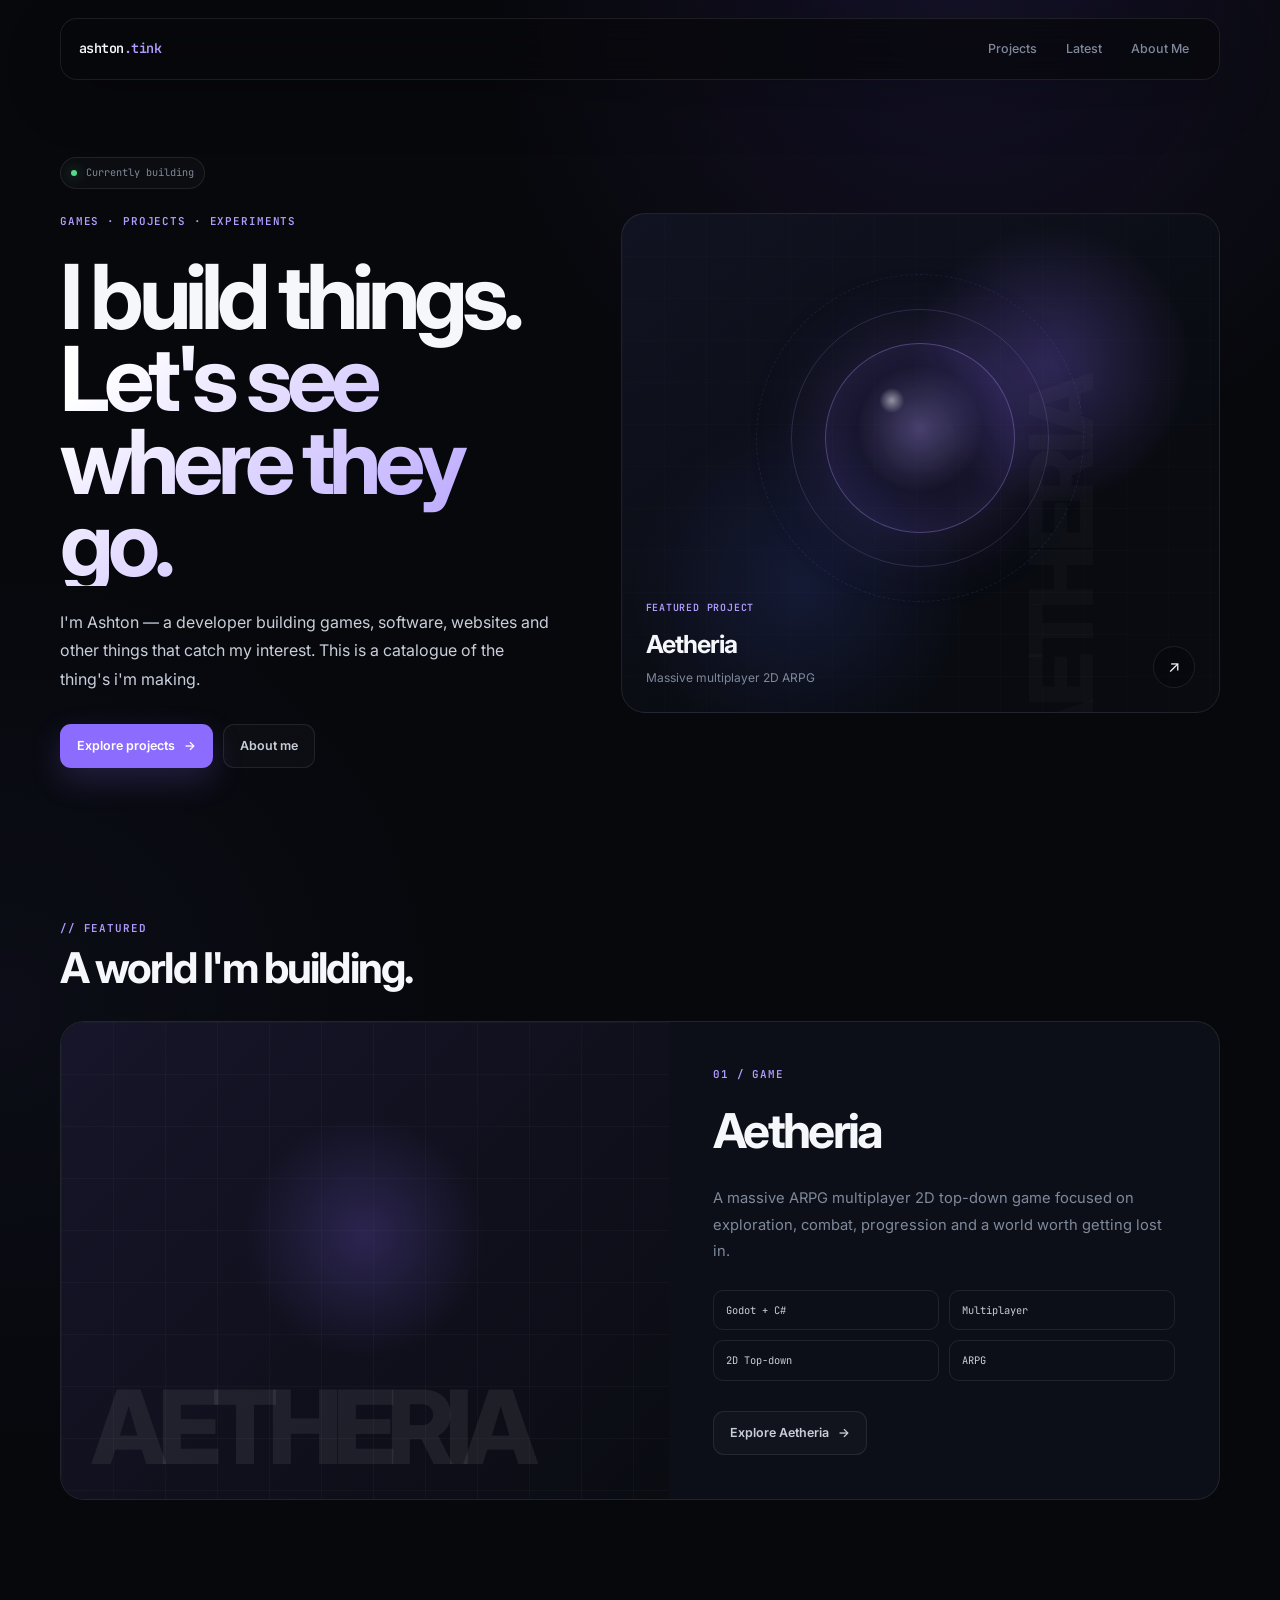
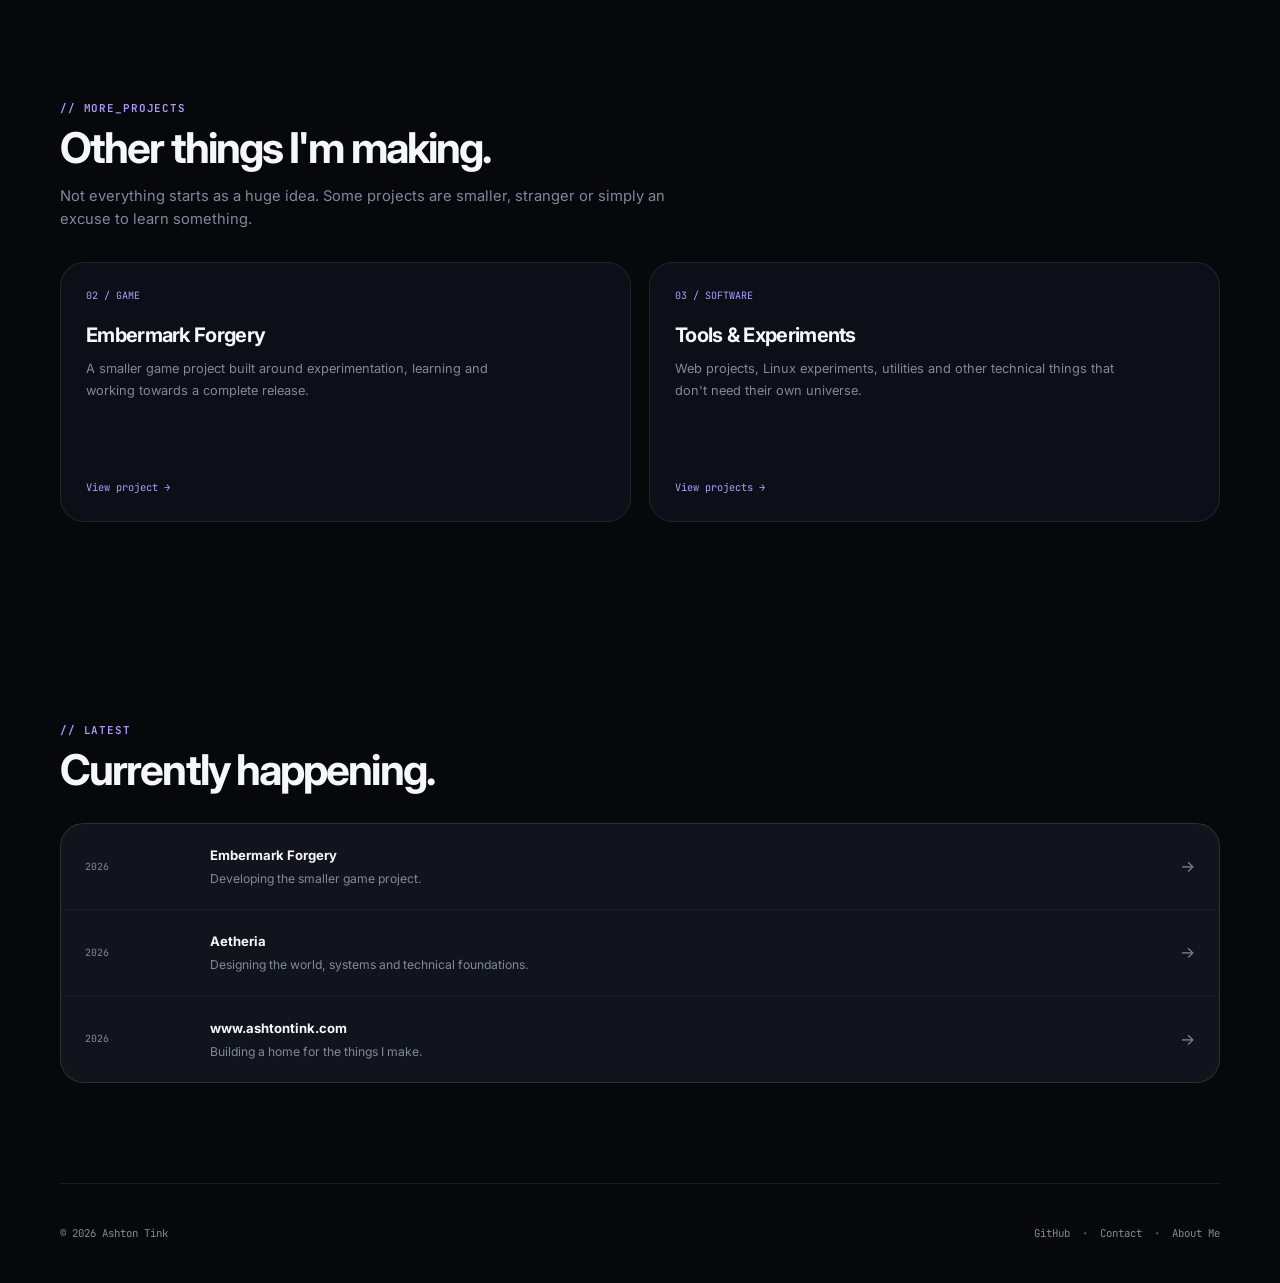
==== commit 92388576: "Revise hero text in index.html" ====
--- a/index.html
+++ b/index.html
@@ -688,8 +688,8 @@
             </div>
 
             <h1>
-                I build things,
-                <span>explore ideas, and see where they go.</span>
+                I build things.
+                <span>Let's see where they go.</span>
             </h1>
 
             <p class="hero-text">
